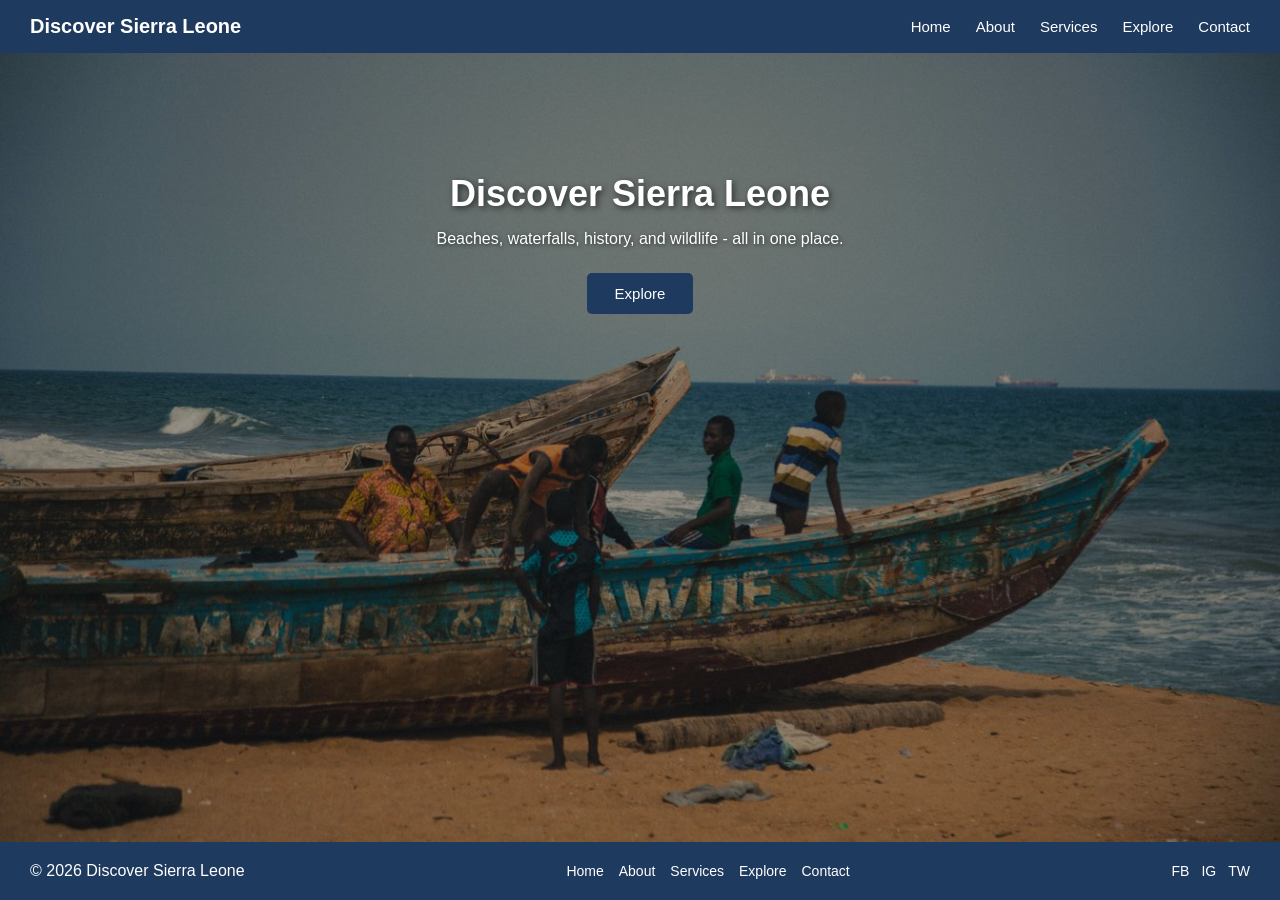
==== index.html @ e3b321a0 "initial commit - Discover Sierra Leone website" ====
<!DOCTYPE html>
<html lang="en">

<head>
    <meta charset="UTF-8">
    <meta name="viewport" content="width=device-width, initial-scale=1.0">
    <title>Discover Sierra Leone - Home</title>
    <link rel="stylesheet" href="css/style.css">
</head>

<body>

    <header>
        <nav class="navbar">
            <div class="logo">Discover Sierra Leone</div>
            <ul class="nav-links">
                <li><a href="index.html">Home</a></li>
                <li><a href="about.html">About</a></li>
                <li><a href="services.html">Services</a></li>
                <li><a href="explore.html">Explore</a></li>
                <li><a href="contact.html">Contact</a></li>
            </ul>
        </nav>
    </header>

    <section class="hero">
        <h1>Discover Sierra Leone</h1>
        <p>Beaches, waterfalls, history, and wildlife - all in one place.</p>
        <a href="explore.html" class="btn">Explore</a>
    </section>

</body>
<footer class="site-footer">
    <div class="footer-left">&copy; 2026 Discover Sierra Leone</div>
    <ul class="footer-links">
        <li><a href="index.html">Home</a></li>
        <li><a href="about.html">About</a></li>
        <li><a href="services.html">Services</a></li>
        <li><a href="explore.html">Explore</a></li>
        <li><a href="contact.html">Contact</a></li>
    </ul>
    <div class="footer-social">
        <a href=https://facebook.com target=”_blank”>FB</a>
        <a href=https://instagram.com target=”_blank”>IG</a>
        <a href=https://twitter.com target=”_blank”>TW</a>

    </div>
</footer>

</html>
---- css/style.css ----
* {
    margin: 0;
    padding: 0;
    box-sizing: border-box;
    font-family: Arial, sans-serif;
}

html,
body {
    height: 100%;
}

body {
    display: flex;
    flex-direction: column;
    min-height: 100vh;
}

.navbar {
    display: flex;
    justify-content: space-between;
    align-items: center;
    background-color: #1e3a5f;
    padding: 15px 30px;
}

.logo {
    color: white;
    font-size: 20px;
    font-weight: bold;
}

.nav-links {
    list-style: none;
    display: flex;
    gap: 25px;
}

.nav-links a {
    color: white;
    text-decoration: none;
    font-size: 15px;
}

.nav-links a:hover {
    text-decoration: underline;
}

.hero {
    Text-align: center;
    Padding: 120px 20px;
    Background-image: linear-gradient(rgba(0, 0, 0, 0.4), rgba(0, 0, 0, 0.4)), url('../images/hero.jpg');
    Background-size: cover;
    Background-position: center;
    Color: white;
}


.hero h1 {
    font-size: 36px;
    margin-bottom: 15px;
    text-shadow: 2px 2px 6px rgba(0, 0, 0, 0.6);
}

.hero p {
    font-size: 16px;
    margin-bottom: 25px;
    text-shadow: 1px 1px 4px rgba(0, 0, 0, 0.6);
}

.btn {
    display: inline-block;
    background-color: #1e3a5f;
    color: white;
    padding: 12px 28px;
    text-decoration: none;
    border-radius: 5px;
    font-size: 15px;
}

.btn:hover {
    background-color: #16304f;
}

.about-content {
    max-width: 800px;
    margin: 60px auto;
    padding: 0 20px;
    text-align: center;
}

.about-content h1 {
    font-size: 30px;
    color: #1e3a5f;
    margin-bottom: 20px;
}

.about-content p {
    font-size: 16px;
    line-height: 1.7;
    color: #333;
}

.site-footer {
    Display: flex;
    Justify-content: space-between;
    Align-items: center;
    Flex-wrap: wrap;
    Background-color: #1e3a5f;
    Color: white;
    Padding: 20px 30px;
    gap: 15px;
}

.footer-links {
    List-style: none;
    Display: flex;
    gap: 15px;
}

.footer-links a,
.footer-social a {
    Color: white;
    Text-decoration: none;
    Font-size: 14px;
}

.footer-social {
    display: flex;
    gap: 12px;
}

main,
.hero,
.about-content {
    flex: 1;
}

.services-content {
    Flex: 1;
    Max-width: 1000px;
    Margin: 50px auto;
    Padding: 0 20px;
    Text-align: center;
}

.services-content h1 {
    Font-size: 30px;
    Color: #1e3a5f;
    Margin-bottom: 15px;
}

.filter-tabs {
    Margin-bottom: 30px;
    Color: #555;
    Font-size: 14px;
}

.card-grid {
    Display: grid;
    Grid-template-columns: repeat(3, 1fr);
    Gap: 20px;
}

.card {
    Background-color: #f5f5f5;
    Border-radius: 6px;
    Overflow: hidden;
    Text-align: left;
    Box-shadow: 0 2px 5px rgba(0, 0, 0, 0.1);
}

.card-img {
    Width: 100%;
    Height: 140px;
    Object-fit: cover;
}

.card h3 {
    Font-size: 16px;
    Color: #1e3a5f;
    Margin: 12px 15px 5px;
}

.card p {
    Font-size: 13px;
    Color: #555;
    Margin: 0 15px 15px;
}

main,
.hero,
.about-content,
.services-content {
    flex: 1;
}

.explore-content {
    Flex: 1;
    Max-width: 800px;
    Margin: 50px auto;
    Padding: 0 20px;
}

.explore-content h1 {
    Text-align: center;
    Font-size: 30px;
    Color: #1e3a5f;
    Margin-bottom: 25px;
}

.search-bar {
    Display: flex;
    Gap: 10px;
    Margin-bottom: 30px;
    Flex-wrap: wrap;
}

.search-bar input,
.search-bar select {
    Padding: 10px;
    Border: 1px solid #ccc;
    Border-radius: 4px;
    Font-size: 14px;
}

.search-bar input {
    Flex: 1;
    Min-width: 150px;
}

.result-item {
    Display: flex;
    Align-items: center;
    Gap: 15px;
    Background-color: #f5f5f5;
    Border-radius: 6px;
    Padding: 12px;
    Margin-bottom: 15px;
}

.result-img {
    Width: 80px;
    Height: 60px;
    Flex-shrink: 0;
    Object-fit: cover;
    Border-radius: 4px;
}


.result-info {
    Flex: 1;
}

.result-info h3 {
    Font-size: 16px;
    Color: #1e3a5f;
    Margin-bottom: 4px;
}

.result-info p {
    Font-size: 13px;
    Color: #555;
}

.btn-small {
    Background-color: #1e3a5f;
    Color: white;
    Padding: 8px 14px;
    Border-radius: 4px;
    Text-decoration: none;
    Font-size: 13px;
    White-space: nowrap;
}

main,
.hero,
.about-content,
.services-content,
.explore-content {
    flex: 1;
}

.contact-content {
    Flex: 1;
    Max-width: 900px;
    Margin: 50px auto;
    Padding: 0 20px;
}

.contact-content h1 {
    Text-align: center;
    Font-size: 30px;
    Color: #1e3a5f;
    Margin-bottom: 30px;
}

.contact-wrapper {
    Display: flex;
    Gap: 30px;
    Flex-wrap: wrap;
}

.contact-form {
    Flex: 1;
    Min-width: 250px;
    Display: flex;
    Flex-direction: column;
}

.contact-form label {
    Margin-bottom: 5px;
    Font-size: 14px;
    Color: #333;
}

.contact-form input,
.contact-form textarea {
    Padding: 10px;
    Margin-bottom: 15px;
    Border: 1px solid #ccc;
    Border-radius: 4px;
    Font-size: 14px;
}

.contact-form textarea {
    Height: 100px;
    Resize: vertical;
}

.contact-form button {
    Background-color: #1e3a5f;
    Color: white;
    Border: none;
    Padding: 12px;
    Border-radius: 4px;
    Font-size: 15px;
    Cursor: pointer;
}

.contact-form button:hover {
    Background-color: #16304f;
}

.contact-map {
    Flex: 1;
    Min-width: 250px;
    Background-color: #ccc;
    Display: flex;
    Align-items: center;
    Justify-content: center;
    Color: #666;
    Font-size: 14px;
    Border-radius: 6px;
}

main,
.hero,
.about-content,
.services-content,
.explore-content,
.contact-content {
    flex: 1;
}

@media (max-width: 768px) {
    .navbar {
        flex-direction: column;
        align-items: flex-start;
    }

    .nav-links {
        flex-direction: column;
        gap: 10px;
        margin-top: 10px;
        width: 100%;
    }

    .nav-links li {
        width: 100%;
    }

    .nav-links a {
        display: block;
        padding: 8px 0;
    }

    .card-grid {
        grid-template-columns: 1fr;
    }

    .result-item {
        flex-direction: column;
        align-items: flex-start;
    }

    .contact-wrapper {
        flex-direction: column;
    }

}

div.card-img {
    background-color: #ccc;
    display: flex;
    align-items: center;
    justify-content: center;
    color: #666;
    font-size: 13px;
}

.contact-map {
    flex: 1;
    min-width: 250px;
    border-radius: 6px;
    overflow: hidden;
}

.about-img {
    width: 100%;
    max-width: 600px;
    height: 300px;
    object-fit: cover;
    border-radius: 6px;
    margin: 20px 0;
}
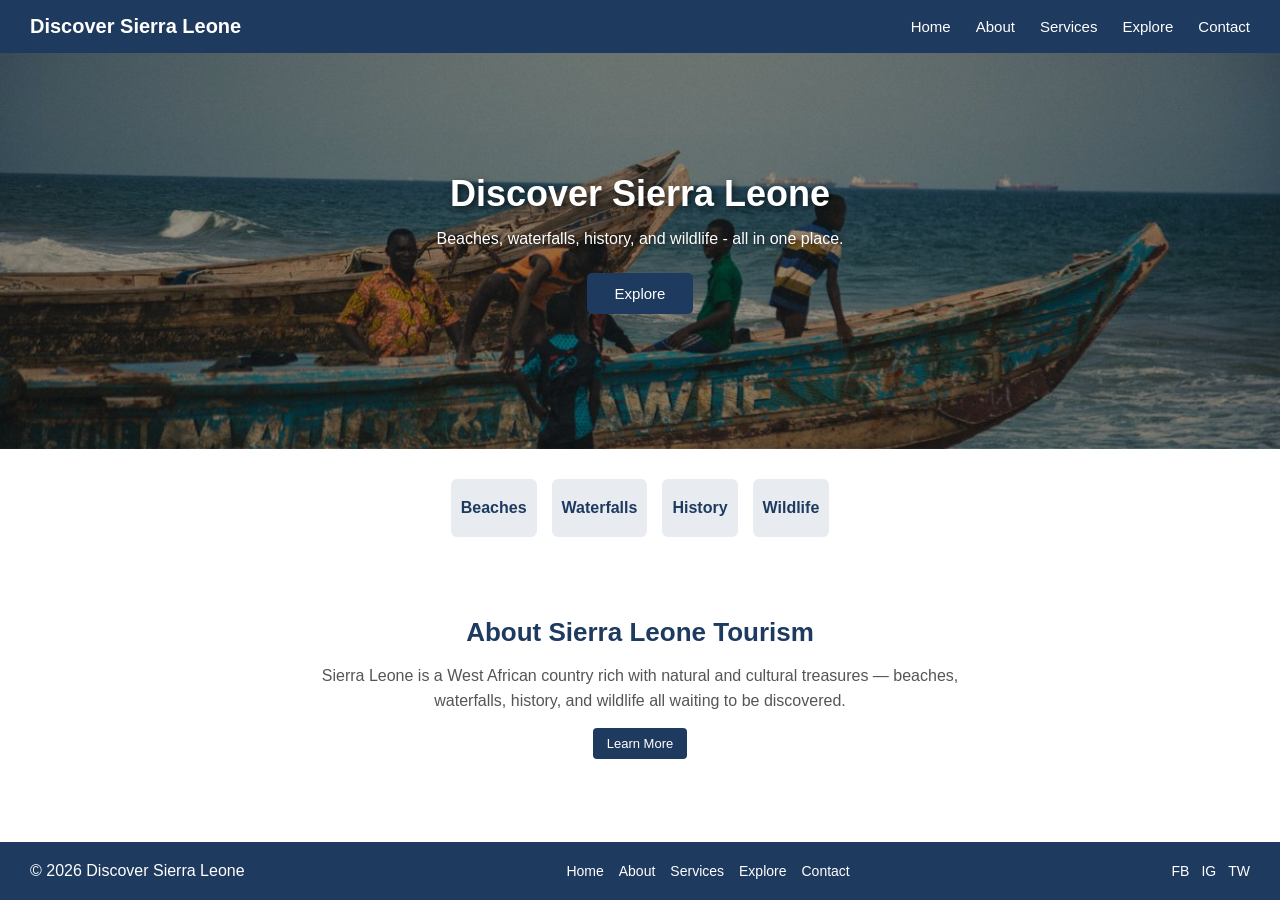
==== commit c690016f: "Finalize README documentation" ====
--- a/index.html
+++ b/index.html
@@ -12,7 +12,7 @@
 
     <header>
         <nav class="navbar">
-            <div class="logo">Discover Sierra Leone</div>
+            <a href="index.html" class="logo">Discover Sierra Leone</a>
             <ul class="nav-links">
                 <li><a href="index.html">Home</a></li>
                 <li><a href="about.html">About</a></li>
@@ -28,6 +28,22 @@
         <p>Beaches, waterfalls, history, and wildlife - all in one place.</p>
         <a href="explore.html" class="btn">Explore</a>
     </section>
+
+    <div class="category-row">
+        <a href="services.html" class="category-box">Beaches</a>
+        <a href="services.html" class="category-box">Waterfalls</a>
+        <a href="services.html" class="category-box">History</a>
+        <a href="services.html" class="category-box">Wildlife</a>
+    </div>
+
+    <section class="about-preview">
+        <h2>About Sierra Leone Tourism</h2>
+        <p>Sierra Leone is a West African country rich with natural and cultural treasures — beaches, waterfalls,
+            history, and wildlife all waiting to be discovered.</p>
+        <a href="about.html" class="btn-small">Learn More</a>
+    </section>
+
+
 
 </body>
 <footer class="site-footer">
--- a/css/style.css
+++ b/css/style.css
@@ -28,6 +28,7 @@
     color: white;
     font-size: 20px;
     font-weight: bold;
+    text-decoration: none;
 }
 
 .nav-links {
@@ -398,6 +399,10 @@
         flex-direction: column;
     }
 
+    .category-row {
+        flex-direction: column;
+    }
+
 }
 
 div.card-img {
@@ -416,11 +421,78 @@
     overflow: hidden;
 }
 
+.about-wrapper {
+    display: flex;
+    gap: 40px;
+    align-items: stretch;
+    flex-wrap: wrap;
+}
+
+.about-text {
+    flex: 2;
+    min-width: 250px;
+    background-color: #e8ecf1;
+    padding: 25px;
+    border-radius: 6px;
+    display: flex;
+    align-items: center;
+}
+
+.about-text p {
+    text-align: left;
+    min-width: 1.7;
+    color: #333;
+}
+
 .about-img {
-    width: 100%;
-    max-width: 600px;
-    height: 300px;
+    flex: 1;
+    min-width: 200px;
+    height: auto;
+    align-self: stretch;
     object-fit: cover;
     border-radius: 6px;
-    margin: 20px 0;
+}
+
+.category-row {
+    Display: flex;
+    Gap: 15px;
+    Max-width: 900px;
+    Margin: 30px auto;
+    Padding: 0 20px;
+}
+
+.category-box {
+    Flex: 1;
+    Background-color: #e8ecf1;
+    Text-align: center;
+    Padding: 20px 10px;
+    Border-radius: 6px;
+    Color: #1e3a5f;
+    Font-weight: bold;
+    text-decoration: none;
+    display: block;
+}
+
+.category-box:hover {
+    background-color: #d8dfe8;
+}
+
+.about-preview {
+    Flex: 1;
+    Text-align: center;
+    Max-width: 700px;
+    Margin: 50px auto 70px;
+    Padding: 0 20px;
+}
+
+.about-preview h2 {
+    Font-size: 26px;
+    Color: #1e3a5f;
+    Margin-bottom: 15px;
+}
+
+.about-preview p {
+    Color: #555;
+    Margin-bottom: 20px;
+    Line-height: 1.6;
 }
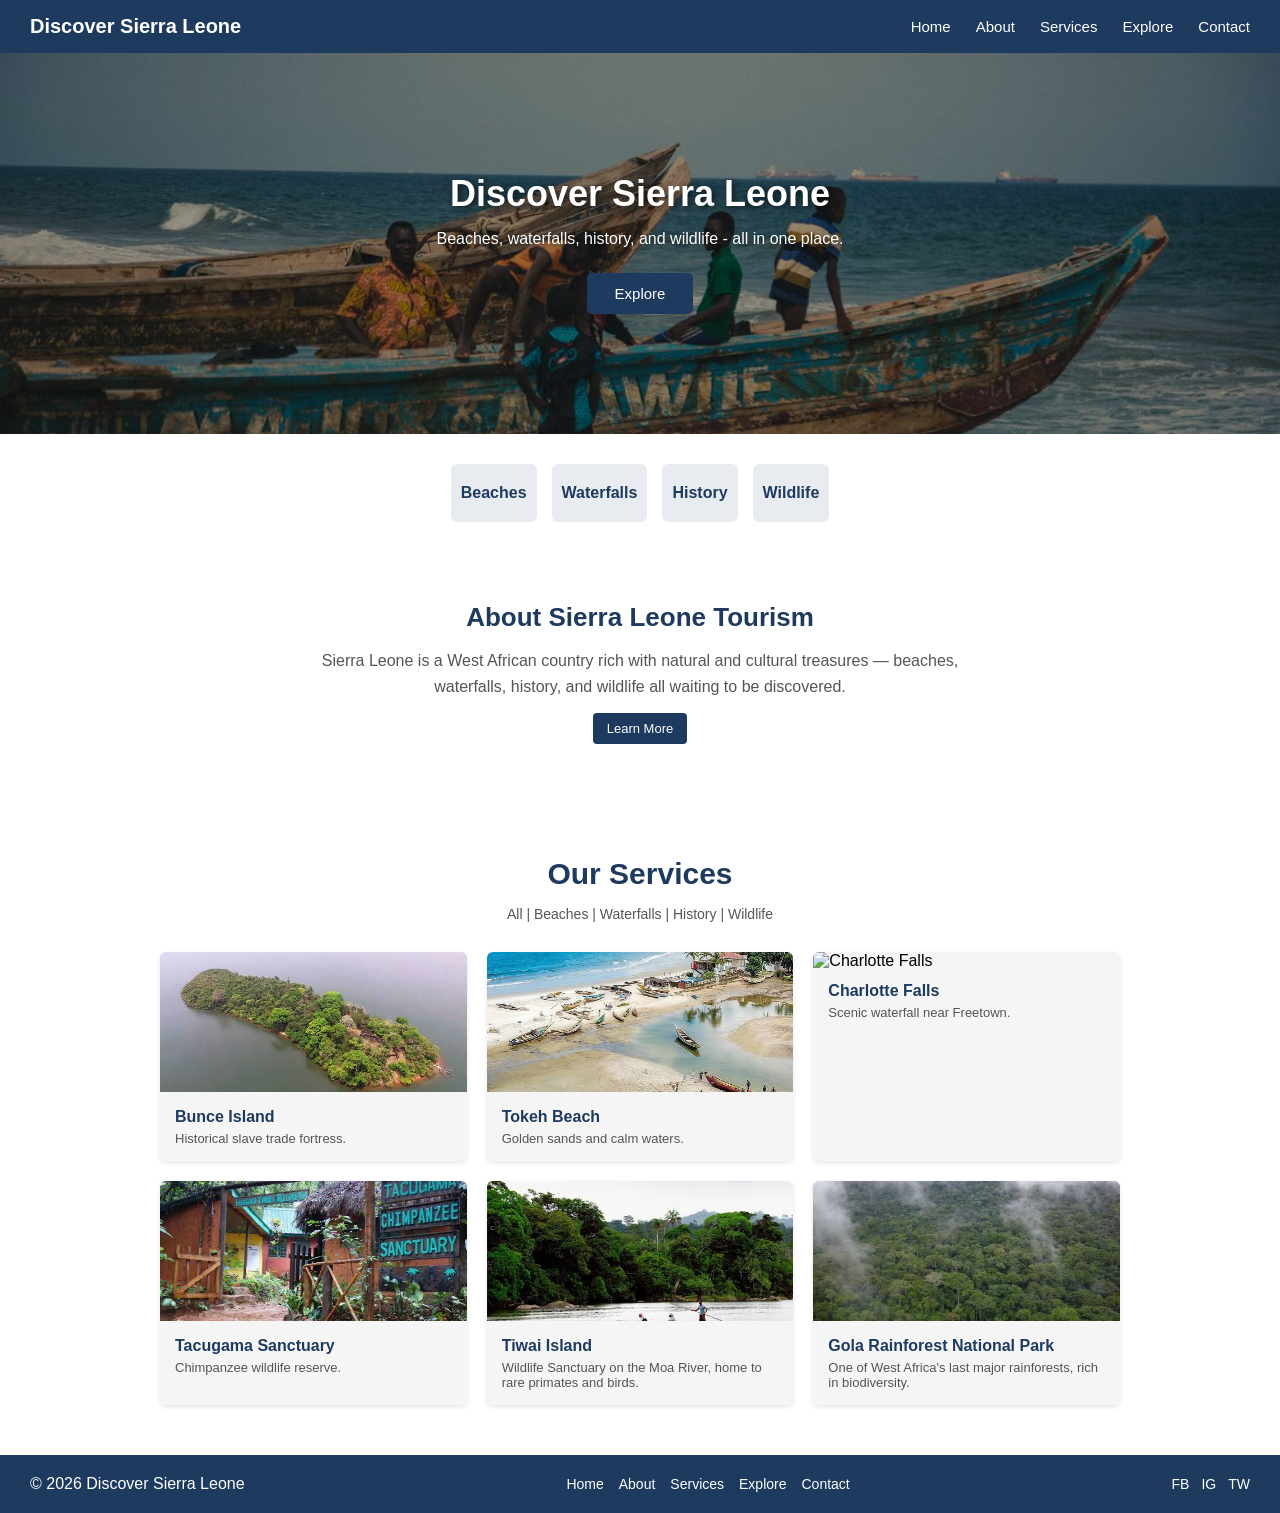
==== commit 493a2759: "Add screenshot to README" ====
--- a/index.html
+++ b/index.html
@@ -43,6 +43,43 @@
         <a href="about.html" class="btn-small">Learn More</a>
     </section>
 
+    <section class="services-content">
+        <h1>Our Services</h1>
+        <p class="filter-tabs">All | Beaches | Waterfalls | History | Wildlife</p>
+
+        <div class="card-grid">
+            <div class="card">
+                <img src="images/bunce-island.jpeg" alt="Bunce Island" class="card-img">
+                <h3>Bunce Island</h3>
+                <p>Historical slave trade fortress.</p>
+            </div>
+            <div class="card">
+                <img src="images/tokeh-beach.jpeg" alt="Tokeh Beach" class="card-img">
+                <h3>Tokeh Beach</h3>
+                <p>Golden sands and calm waters.</p>
+            </div>
+            <div class="card">
+                <img src="images/charlotte-falls.jpeg" alt="Charlotte Falls" class="card-img">
+                <h3>Charlotte Falls</h3>
+                <p>Scenic waterfall near Freetown.</p>
+            </div>
+            <div class="card">
+                <img src="images/tacugama-sanctuary.jpeg" alt="Tacugama Sanctuary" class="card-img">
+                <h3>Tacugama Sanctuary</h3>
+                <p>Chimpanzee wildlife reserve.</p>
+            </div>
+            <div class="card">
+                <img src="images/tiwai-island.jpeg" alt="Tiwai Island" class="card-img">
+                <h3>Tiwai Island</h3>
+                <p>Wildlife Sanctuary on the Moa River, home to rare primates and birds.</p>
+            </div>
+            <div class="card">
+                <img src="images/gola-forest.jpeg" alt="Gola Rainforest" class="card-img">
+                <h3>Gola Rainforest National Park</h3>
+                <p>One of West Africa's last major rainforests, rich in biodiversity.</p>
+            </div>
+    </section>
+
 
 
 </body>
